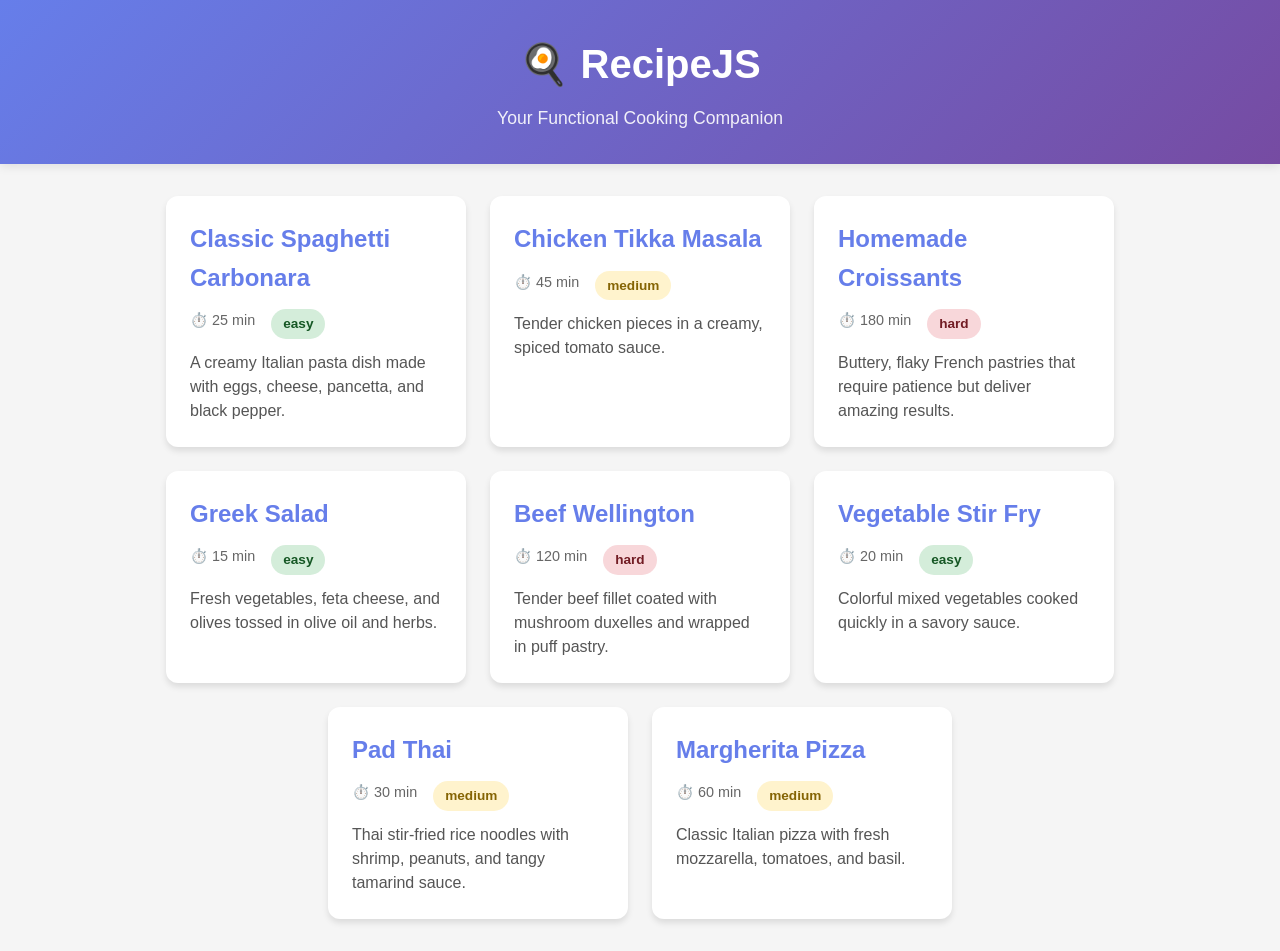
==== 2nd sem/cooking-proj/index.html @ d0b13383 "Add HTML, CSS, and JS for RecipeJS foundation" ====
<!DOCTYPE html>
<html lang="en">
<head>
    <meta charset="UTF-8">
    <meta name="viewport" content="width=device-width, initial-scale=1.0">
    <title>RecipeJS - Your Functional Cooking Companion</title>
    <link rel="stylesheet" href="style.css">
</head>
<body>

    <header>
        <h1>🍳 RecipeJS</h1>
        <p>Your Functional Cooking Companion</p>
    </header>

    <main>
        <div id="recipe-container">
            <!-- Recipe cards will be rendered here by JavaScript -->
        </div>
    </main>

    <script src="app.js"></script>
</body>
</html>
---- 2nd sem/cooking-proj/style.css ----
/* Reset and Base Styles */
* {
    margin: 0;
    padding: 0;
    box-sizing: border-box;
}

body {
    font-family: 'Segoe UI', Tahoma, Geneva, Verdana, sans-serif;
    background-color: #f5f5f5;
    color: #333;
    line-height: 1.6;
}

/* Header */
header {
    background: linear-gradient(135deg, #667eea 0%, #764ba2 100%);
    color: white;
    text-align: center;
    padding: 2rem 1rem;
    box-shadow: 0 2px 10px rgba(0,0,0,0.1);
}

header h1 {
    font-size: 2.5rem;
    margin-bottom: 0.5rem;
}

header p {
    font-size: 1.1rem;
    opacity: 0.9;
}

/* Main Container */
main {
    max-width: 1200px;
    margin: 2rem auto;
    padding: 0 1rem;
}

/* Recipe Container */
#recipe-container {
    display: flex;
    flex-wrap: wrap;
    gap: 1.5rem;
    justify-content: center;
}

/* Recipe Card */
.recipe-card {
    background: white;
    border-radius: 12px;
    box-shadow: 0 4px 6px rgba(0,0,0,0.1);
    padding: 1.5rem;
    width: 300px;
    transition: transform 0.3s ease, box-shadow 0.3s ease;
}

.recipe-card:hover {
    transform: translateY(-5px);
    box-shadow: 0 8px 15px rgba(0,0,0,0.2);
}

.recipe-card h3 {
    color: #667eea;
    font-size: 1.5rem;
    margin-bottom: 0.5rem;
}

.recipe-meta {
    display: flex;
    gap: 1rem;
    margin: 0.75rem 0;
    font-size: 0.9rem;
    color: #666;
}

.recipe-card p {
    color: #555;
    line-height: 1.5;
}

/* Difficulty Badges */
.difficulty {
    padding: 0.25rem 0.75rem;
    border-radius: 20px;
    font-size: 0.85rem;
    font-weight: bold;
}

.difficulty.easy {
    background-color: #d4edda;
    color: #155724;
}

.difficulty.medium {
    background-color: #fff3cd;
    color: #856404;
}

.difficulty.hard {
    background-color: #f8d7da;
    color: #721c24;
}
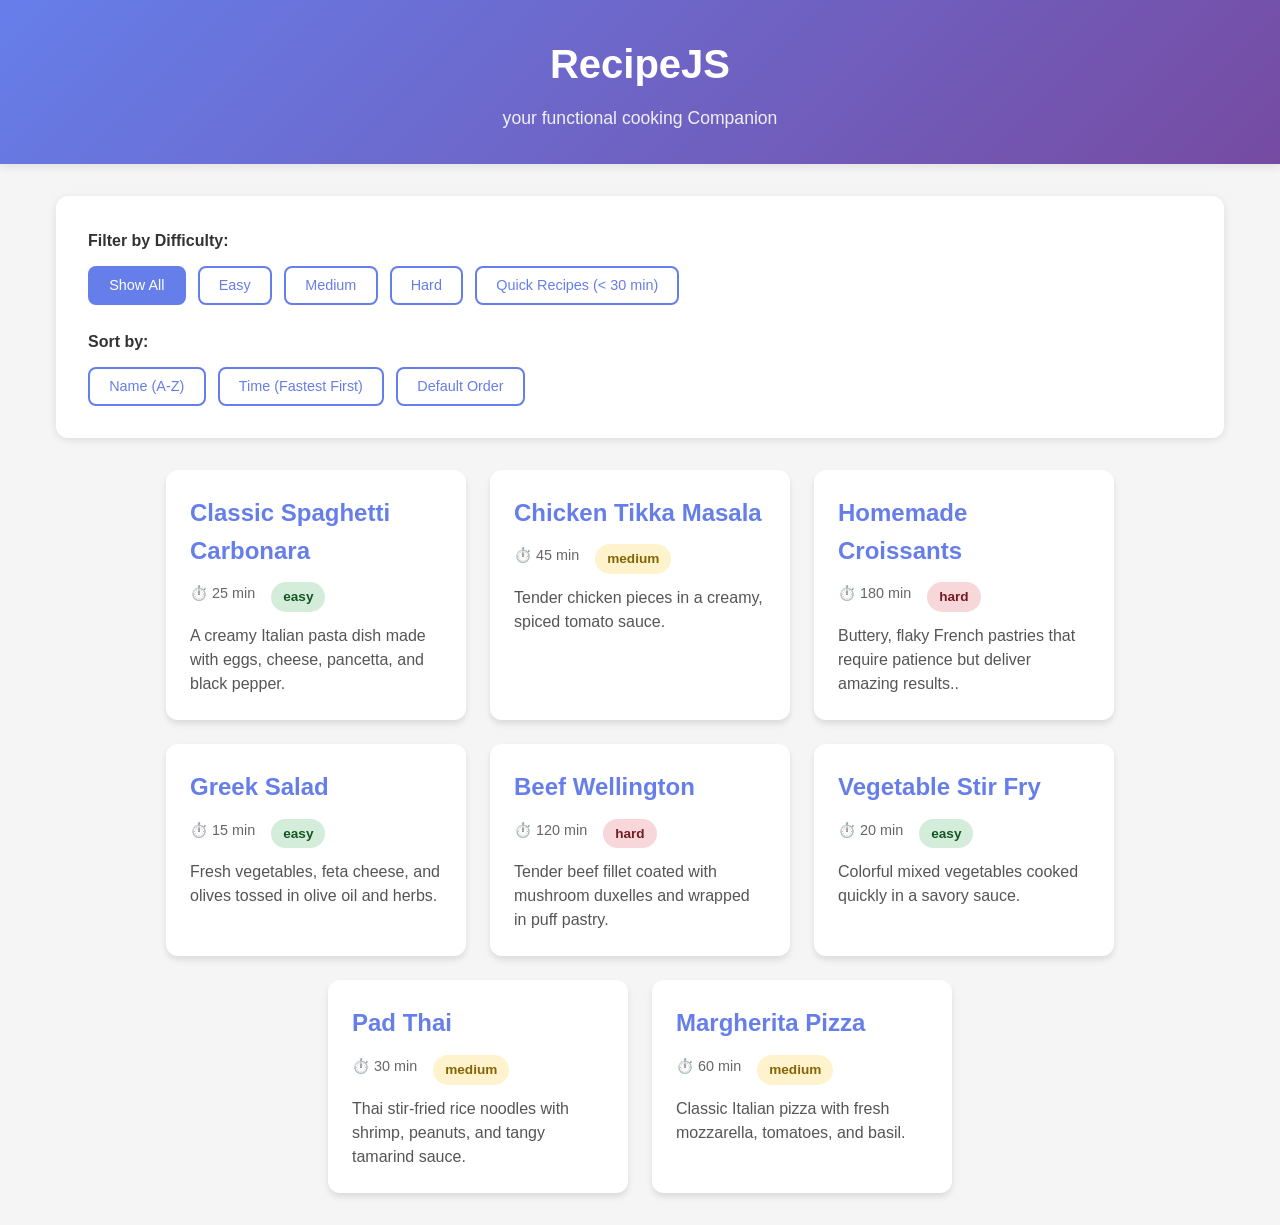
==== commit d1ecafa9: "Updated with filters" ====
--- a/2nd sem/cooking-proj/index.html
+++ b/2nd sem/cooking-proj/index.html
@@ -1,24 +1,51 @@
-<!DOCTYPE html>
-<html lang="en">
-<head>
-    <meta charset="UTF-8">
-    <meta name="viewport" content="width=device-width, initial-scale=1.0">
-    <title>RecipeJS - Your Functional Cooking Companion</title>
-    <link rel="stylesheet" href="style.css">
-</head>
-<body>
-
-    <header>
-        <h1>🍳 RecipeJS</h1>
-        <p>Your Functional Cooking Companion</p>
-    </header>
-
-    <main>
-        <div id="recipe-container">
-            <!-- Recipe cards will be rendered here by JavaScript -->
-        </div>
-    </main>
-
-    <script src="app.js"></script>
-</body>
-</html>
+<!DOCTYPE html>
+<html lang="en">
+<head>
+    <meta charset="UTF-8">
+    <meta name="viewport" content="width=device-width, initial-scale=1.0">
+    <title>RecipeJS - Your Functional Cooking Companion</title>
+    <link rel="stylesheet" href="style.css">
+</head>
+<body>
+    <header>
+        <h1>RecipeJS</h1>
+        <p>your functional cooking Companion</p>
+    </header>
+    <main>
+            <!-- NEW: Controls Section -->
+    <section class="controls">
+        <!-- Filter Buttons -->
+        <div class="filter-group">
+            <h3>Filter by Difficulty:</h3>
+            <div class="button-group">
+                <button class="filter-btn active" data-filter="all">Show All</button>
+                <button class="filter-btn" data-filter="easy">Easy</button>
+                <button class="filter-btn" data-filter="medium">Medium</button>
+                <button class="filter-btn" data-filter="hard">Hard</button>
+                <button class="filter-btn" data-filter="quick">Quick Recipes (< 30 min)</button>
+            </div>
+        </div>
+
+        <!-- Sort Buttons -->
+        <div class="sort-group">
+            <h3>Sort by:</h3>
+            <div class="button-group">
+                <button class="sort-btn" data-sort="name">Name (A-Z)</button>
+                <button class="sort-btn" data-sort="time">Time (Fastest First)</button>
+                <button class="sort-btn" data-sort="none">Default Order</button>
+            </div>
+        </div>
+    </section>
+
+    <!-- Existing Recipe Container -->
+    <div id="recipe-container">
+        <!-- Recipe cards will be rendered here by JavaScript -->
+    </div>
+        <div id="recipe-container">
+            <!-- Recipe cards will be rendered here by JavaScript -->
+        </div>
+    </main>
+    
+   <script src="app.js"></script>
+</body>
+</html>
--- a/2nd sem/cooking-proj/style.css
+++ b/2nd sem/cooking-proj/style.css
@@ -1,104 +1,188 @@
-/* Reset and Base Styles */
-* {
-    margin: 0;
-    padding: 0;
-    box-sizing: border-box;
-}
-
-body {
-    font-family: 'Segoe UI', Tahoma, Geneva, Verdana, sans-serif;
-    background-color: #f5f5f5;
-    color: #333;
-    line-height: 1.6;
-}
-
-/* Header */
-header {
-    background: linear-gradient(135deg, #667eea 0%, #764ba2 100%);
-    color: white;
-    text-align: center;
-    padding: 2rem 1rem;
-    box-shadow: 0 2px 10px rgba(0,0,0,0.1);
-}
-
-header h1 {
-    font-size: 2.5rem;
-    margin-bottom: 0.5rem;
-}
-
-header p {
-    font-size: 1.1rem;
-    opacity: 0.9;
-}
-
-/* Main Container */
-main {
-    max-width: 1200px;
-    margin: 2rem auto;
-    padding: 0 1rem;
-}
-
-/* Recipe Container */
-#recipe-container {
-    display: flex;
-    flex-wrap: wrap;
-    gap: 1.5rem;
-    justify-content: center;
-}
-
-/* Recipe Card */
-.recipe-card {
-    background: white;
-    border-radius: 12px;
-    box-shadow: 0 4px 6px rgba(0,0,0,0.1);
-    padding: 1.5rem;
-    width: 300px;
-    transition: transform 0.3s ease, box-shadow 0.3s ease;
-}
-
-.recipe-card:hover {
-    transform: translateY(-5px);
-    box-shadow: 0 8px 15px rgba(0,0,0,0.2);
-}
-
-.recipe-card h3 {
-    color: #667eea;
-    font-size: 1.5rem;
-    margin-bottom: 0.5rem;
-}
-
-.recipe-meta {
-    display: flex;
-    gap: 1rem;
-    margin: 0.75rem 0;
-    font-size: 0.9rem;
-    color: #666;
-}
-
-.recipe-card p {
-    color: #555;
-    line-height: 1.5;
-}
-
-/* Difficulty Badges */
-.difficulty {
-    padding: 0.25rem 0.75rem;
-    border-radius: 20px;
-    font-size: 0.85rem;
-    font-weight: bold;
-}
-
-.difficulty.easy {
-    background-color: #d4edda;
-    color: #155724;
-}
-
-.difficulty.medium {
-    background-color: #fff3cd;
-    color: #856404;
-}
-
-.difficulty.hard {
-    background-color: #f8d7da;
-    color: #721c24;
-}
+/* Reset and Base Styles */
+* {
+    margin: 0;
+    padding: 0;
+    box-sizing: border-box;
+}
+
+body {
+    font-family: 'Segoe UI', Tahoma, Geneva, Verdana, sans-serif;
+    background-color: #f5f5f5;
+    color: #333;
+    line-height: 1.6;
+}
+
+/* Header */
+header {
+    background: linear-gradient(135deg, #667eea 0%, #764ba2 100%);
+    color: white;
+    text-align: center;
+    padding: 2rem 1rem;
+    box-shadow: 0 2px 10px rgba(0,0,0,0.1);
+}
+
+header h1{
+    font-size: 2.5rem;
+    margin-bottom: 0.5rem;
+
+}
+
+header p{
+    font-size: 1.1rem;
+    opacity: 0.9;
+}
+
+/* Main Container */
+main {
+    max-width: 1200px;
+    margin: 2rem auto;
+    padding: 0 1rem;
+}
+
+/* Recipe Container - Flexbox Grid */
+#recipe-container {
+    display: flex;
+    flex-wrap: wrap;
+    gap: 1.5rem;
+    justify-content: center;
+}
+
+/* Recipe Card */
+.recipe-card {
+    background: white;
+    border-radius: 12px;
+    box-shadow: 0 4px 6px rgba(0,0,0,0.1);
+    padding: 1.5rem;
+    width: 300px;
+
+    
+    /* transform 0.3s ease, box-shadow 0.3s ease */
+}
+
+.recipe-card:hover {
+    transform: translateY(-5px);
+    box-shadow: 0 8px 15px rgba(0,0,0,0.2);
+}
+
+.recipe-card h3 {
+    color: #667eea;
+    font-size: 1.5rem;
+    margin-bottom: 0.5rem;
+}
+
+.recipe-meta {
+    display: flex;
+    gap: 1rem;
+    margin: 0.75rem 0;
+    font-size: 0.9rem;
+    color: #666;
+}
+
+.recipe-card p {
+    color: #555;
+    line-height: 1.5;
+}
+
+.difficulty {
+    padding: 0.25rem 0.75rem;
+    border-radius: 20px;
+    font-size: 0.85rem;
+    font-weight: bold;
+}
+
+.difficulty.easy {
+    /* TODO: Add green background and dark green text */
+    background-color: #d4edda;
+    color: #155724;
+}
+
+.difficulty.medium {
+    /* TODO: Add yellow background and dark yellow text */
+    /* Use: background #fff3cd, color #856404 */
+
+    background-color:#fff3cd ;
+    color: #856404;
+}
+
+
+.difficulty.hard {
+    /* TODO: Add red background and dark red text */
+    /* Use: background #f8d7da, color #721c24 */
+    background-color:#f8d7da ;
+    color: #721c24 ;
+}
+
+/* Controls Section */
+.controls {
+    background: white;
+    border-radius: 12px;
+    padding: 2rem;
+    margin-bottom: 2rem;
+    box-shadow: 0 2px 8px rgba(0,0,0,0.1);
+}
+
+.filter-group,
+.sort-group {
+    margin-bottom: 1.5rem;
+}
+
+.filter-group:last-child,
+.sort-group:last-child {
+    margin-bottom: 0;
+}
+
+.controls h3 {
+    color: #333;
+    font-size: 1rem;
+    margin-bottom: 0.75rem;
+    font-weight: 600;
+}
+
+.button-group {
+    display: flex;
+    flex-wrap: wrap;
+    gap: 0.75rem;
+}
+
+/* Filter and Sort Buttons */
+.filter-btn,
+.sort-btn {
+    padding: 0.6rem 1.2rem;
+    border: 2px solid #667eea;
+    background: white;
+    color: #667eea;
+    border-radius: 8px;
+    font-size: 0.9rem;
+    font-weight: 500;
+    cursor: pointer;
+    transition: all 0.3s ease;
+}
+
+.filter-btn:hover,
+.sort-btn:hover {
+    background: #f0f2ff;
+    transform: translateY(-2px);
+}
+
+.filter-btn.active,
+.sort-btn.active {
+    background: #667eea;
+    color: white;
+}
+
+.filter-btn:active,
+.sort-btn:active {
+    transform: translateY(0);
+}
+
+/* Responsive adjustments */
+@media (max-width: 768px) {
+    .button-group {
+        flex-direction: column;
+    }
+    
+    .filter-btn,
+    .sort-btn {
+        width: 100%;
+    }
+}
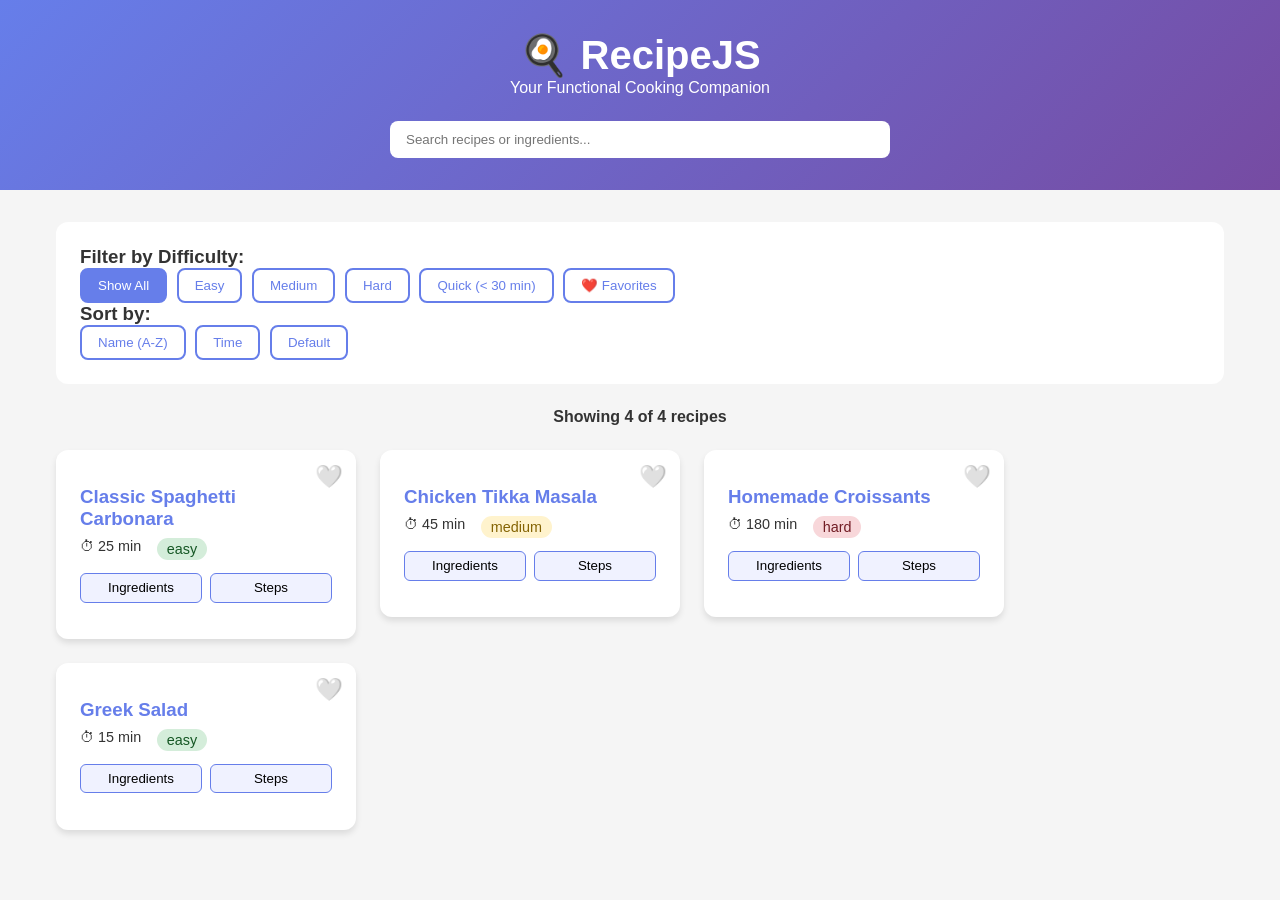
==== commit b36dae4e: "adding search, fav and final polish added a search bar , fav icon and fav filter and recipe counter" ====
--- a/2nd sem/cooking-proj/index.html
+++ b/2nd sem/cooking-proj/index.html
@@ -4,17 +4,30 @@
     <meta charset="UTF-8">
     <meta name="viewport" content="width=device-width, initial-scale=1.0">
     <title>RecipeJS - Your Functional Cooking Companion</title>
+
+    <!-- ✅ CSS LINK (VERY IMPORTANT) -->
     <link rel="stylesheet" href="style.css">
 </head>
 <body>
-    <header>
-        <h1>RecipeJS</h1>
-        <p>your functional cooking Companion</p>
-    </header>
-    <main>
-            <!-- NEW: Controls Section -->
+
+<header>
+    <h1>🍳 RecipeJS</h1>
+    <p>Your Functional Cooking Companion</p>
+
+    <!-- Search -->
+    <div class="search-container">
+        <input
+            type="text"
+            id="search-input"
+            placeholder="Search recipes or ingredients..."
+            autocomplete="off"
+        >
+        <button id="clear-search" class="clear-btn">✕</button>
+    </div>
+</header>
+
+<main>
     <section class="controls">
-        <!-- Filter Buttons -->
         <div class="filter-group">
             <h3>Filter by Difficulty:</h3>
             <div class="button-group">
@@ -22,30 +35,30 @@
                 <button class="filter-btn" data-filter="easy">Easy</button>
                 <button class="filter-btn" data-filter="medium">Medium</button>
                 <button class="filter-btn" data-filter="hard">Hard</button>
-                <button class="filter-btn" data-filter="quick">Quick Recipes (< 30 min)</button>
+                <button class="filter-btn" data-filter="quick">Quick (&lt; 30 min)</button>
+                <button class="filter-btn" data-filter="favorites">❤️ Favorites</button>
             </div>
         </div>
 
-        <!-- Sort Buttons -->
         <div class="sort-group">
             <h3>Sort by:</h3>
             <div class="button-group">
                 <button class="sort-btn" data-sort="name">Name (A-Z)</button>
-                <button class="sort-btn" data-sort="time">Time (Fastest First)</button>
-                <button class="sort-btn" data-sort="none">Default Order</button>
+                <button class="sort-btn" data-sort="time">Time</button>
+                <button class="sort-btn" data-sort="none">Default</button>
             </div>
         </div>
     </section>
 
-    <!-- Existing Recipe Container -->
-    <div id="recipe-container">
-        <!-- Recipe cards will be rendered here by JavaScript -->
+    <!-- Counter -->
+    <div class="recipe-info">
+        <p id="recipe-count">Showing 0 of 0 recipes</p>
     </div>
-        <div id="recipe-container">
-            <!-- Recipe cards will be rendered here by JavaScript -->
-        </div>
-    </main>
-    
-   <script src="app.js"></script>
+
+    <!-- ✅ SINGLE container -->
+    <div id="recipe-container"></div>
+</main>
+
+<script src="app.js"></script>
 </body>
-</html>+</html>
--- a/2nd sem/cooking-proj/style.css
+++ b/2nd sem/cooking-proj/style.css
@@ -1,4 +1,3 @@
-/* Reset and Base Styles */
 * {
     margin: 0;
     padding: 0;
@@ -7,161 +6,76 @@
 
 body {
     font-family: 'Segoe UI', Tahoma, Geneva, Verdana, sans-serif;
-    background-color: #f5f5f5;
+    background: #f5f5f5;
     color: #333;
-    line-height: 1.6;
 }
 
 /* Header */
 header {
-    background: linear-gradient(135deg, #667eea 0%, #764ba2 100%);
+    background: linear-gradient(135deg, #667eea, #764ba2);
     color: white;
     text-align: center;
     padding: 2rem 1rem;
-    box-shadow: 0 2px 10px rgba(0,0,0,0.1);
 }
 
-header h1{
+header h1 {
     font-size: 2.5rem;
-    margin-bottom: 0.5rem;
-
 }
 
-header p{
-    font-size: 1.1rem;
-    opacity: 0.9;
+/* Search */
+.search-container {
+    max-width: 500px;
+    margin: 1.5rem auto 0;
+    position: relative;
 }
 
-/* Main Container */
+#search-input {
+    width: 100%;
+    padding: 0.7rem 2.5rem 0.7rem 1rem;
+    border-radius: 8px;
+    border: none;
+}
+
+.clear-btn {
+    position: absolute;
+    right: 10px;
+    top: 50%;
+    transform: translateY(-50%);
+    border: none;
+    background: none;
+    cursor: pointer;
+    display: none;
+}
+
+/* Layout */
 main {
     max-width: 1200px;
     margin: 2rem auto;
     padding: 0 1rem;
 }
 
-/* Recipe Container - Flexbox Grid */
-#recipe-container {
-    display: flex;
-    flex-wrap: wrap;
-    gap: 1.5rem;
-    justify-content: center;
-}
-
-/* Recipe Card */
-.recipe-card {
-    background: white;
-    border-radius: 12px;
-    box-shadow: 0 4px 6px rgba(0,0,0,0.1);
-    padding: 1.5rem;
-    width: 300px;
-
-    
-    /* transform 0.3s ease, box-shadow 0.3s ease */
-}
-
-.recipe-card:hover {
-    transform: translateY(-5px);
-    box-shadow: 0 8px 15px rgba(0,0,0,0.2);
-}
-
-.recipe-card h3 {
-    color: #667eea;
-    font-size: 1.5rem;
-    margin-bottom: 0.5rem;
-}
-
-.recipe-meta {
-    display: flex;
-    gap: 1rem;
-    margin: 0.75rem 0;
-    font-size: 0.9rem;
-    color: #666;
-}
-
-.recipe-card p {
-    color: #555;
-    line-height: 1.5;
-}
-
-.difficulty {
-    padding: 0.25rem 0.75rem;
-    border-radius: 20px;
-    font-size: 0.85rem;
-    font-weight: bold;
-}
-
-.difficulty.easy {
-    /* TODO: Add green background and dark green text */
-    background-color: #d4edda;
-    color: #155724;
-}
-
-.difficulty.medium {
-    /* TODO: Add yellow background and dark yellow text */
-    /* Use: background #fff3cd, color #856404 */
-
-    background-color:#fff3cd ;
-    color: #856404;
-}
-
-
-.difficulty.hard {
-    /* TODO: Add red background and dark red text */
-    /* Use: background #f8d7da, color #721c24 */
-    background-color:#f8d7da ;
-    color: #721c24 ;
-}
-
-/* Controls Section */
+/* Controls */
 .controls {
     background: white;
+    padding: 1.5rem;
     border-radius: 12px;
-    padding: 2rem;
-    margin-bottom: 2rem;
-    box-shadow: 0 2px 8px rgba(0,0,0,0.1);
-}
-
-.filter-group,
-.sort-group {
     margin-bottom: 1.5rem;
-}
-
-.filter-group:last-child,
-.sort-group:last-child {
-    margin-bottom: 0;
-}
-
-.controls h3 {
-    color: #333;
-    font-size: 1rem;
-    margin-bottom: 0.75rem;
-    font-weight: 600;
 }
 
 .button-group {
     display: flex;
     flex-wrap: wrap;
-    gap: 0.75rem;
+    gap: 0.6rem;
 }
 
-/* Filter and Sort Buttons */
 .filter-btn,
 .sort-btn {
-    padding: 0.6rem 1.2rem;
+    padding: 0.5rem 1rem;
+    border-radius: 8px;
     border: 2px solid #667eea;
     background: white;
     color: #667eea;
-    border-radius: 8px;
-    font-size: 0.9rem;
-    font-weight: 500;
     cursor: pointer;
-    transition: all 0.3s ease;
-}
-
-.filter-btn:hover,
-.sort-btn:hover {
-    background: #f0f2ff;
-    transform: translateY(-2px);
 }
 
 .filter-btn.active,
@@ -170,19 +84,84 @@
     color: white;
 }
 
-.filter-btn:active,
-.sort-btn:active {
-    transform: translateY(0);
+/* Counter */
+.recipe-info {
+    text-align: center;
+    font-weight: bold;
+    margin-bottom: 1.5rem;
 }
 
-/* Responsive adjustments */
+/* Cards */
+#recipe-container {
+    display: flex;
+    flex-wrap: wrap;
+    gap: 1.5rem;
+    align-items: flex-start;
+}
+
+.recipe-card {
+    position: relative;
+    width: 300px;
+    background: white;
+    padding: 2.2rem 1.5rem 1.5rem; /* 🔥 FIXED */
+    border-radius: 12px;
+    box-shadow: 0 4px 6px rgba(0,0,0,0.1);
+}
+
+.recipe-card h3 {
+    color: #667eea;
+    margin-bottom: 0.5rem;
+}
+
+.recipe-meta {
+    display: flex;
+    gap: 1rem;
+    font-size: 0.9rem;
+}
+
+.difficulty.easy { background:#d4edda; color:#155724; padding:0.2rem 0.6rem; border-radius:12px; }
+.difficulty.medium { background:#fff3cd; color:#856404; padding:0.2rem 0.6rem; border-radius:12px; }
+.difficulty.hard { background:#f8d7da; color:#721c24; padding:0.2rem 0.6rem; border-radius:12px; }
+
+/* Favorite */
+.favorite-btn {
+    position: absolute;
+    top: 0.8rem;
+    right: 0.8rem;
+    background: none;
+    border: none;
+    font-size: 1.4rem;
+    cursor: pointer;
+}
+
+/* Toggles */
+.toggle-controls {
+    display: flex;
+    gap: 0.5rem;
+    margin: 0.8rem 0;
+}
+
+.toggle-btn {
+    flex: 1;
+    padding: 0.4rem;
+    border-radius: 6px;
+    border: 1px solid #667eea;
+    background: #f0f2ff;
+    cursor: pointer;
+}
+
+/* Lists */
+.ingredients-list,
+.steps-list {
+    background: #fafafa;
+    padding: 0.8rem;
+    border-radius: 8px;
+    margin-top: 0.8rem;
+}
+
+/* Responsive */
 @media (max-width: 768px) {
-    .button-group {
-        flex-direction: column;
-    }
-    
-    .filter-btn,
-    .sort-btn {
+    .recipe-card {
         width: 100%;
     }
-}+}
